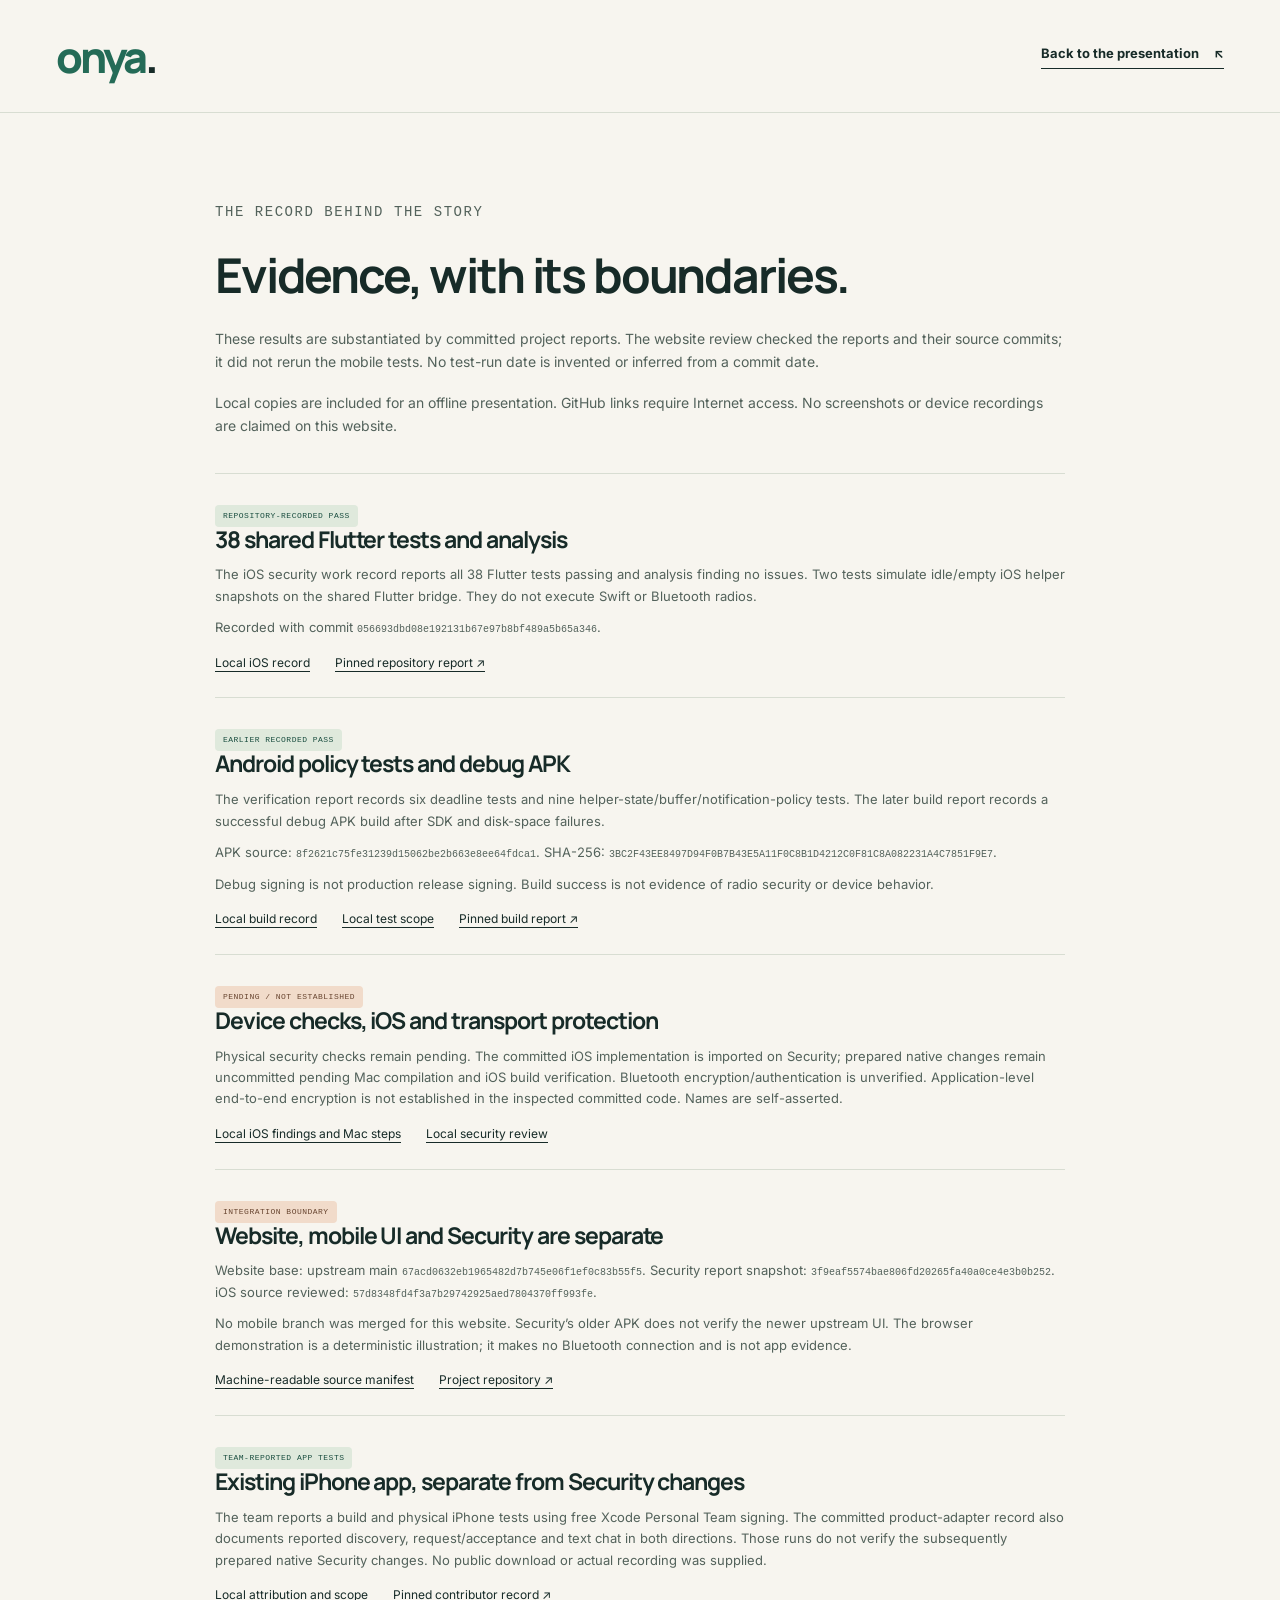
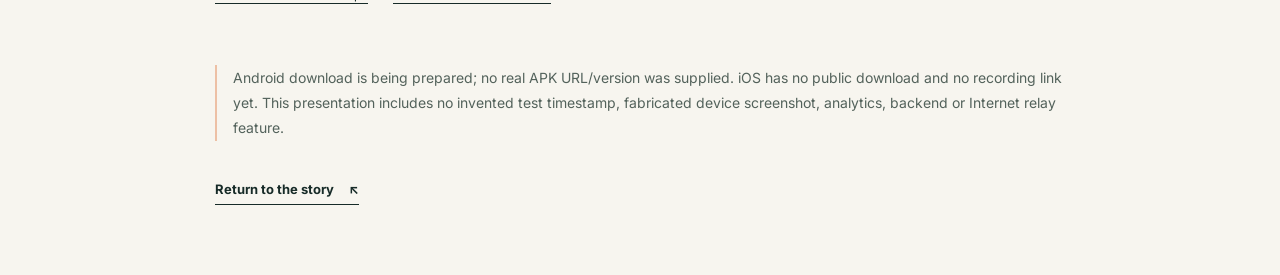
==== website/onya/evidence.html @ c2cab45c "feat(web): present Onya's voluntary BLE chat with honest evidence Build a local static story and con" ====
<!doctype html>
<html lang="en">
<head><meta charset="utf-8"><meta name="viewport" content="width=device-width,initial-scale=1"><meta name="theme-color" content="#F7F5EF"><meta http-equiv="Content-Security-Policy" content="default-src 'self'; script-src 'none'; style-src 'self'; img-src 'self'; font-src 'self'; connect-src 'none'; object-src 'none'; base-uri 'none'; form-action 'none'"><title>Onya — Evidence sources</title><link rel="stylesheet" href="styles.css"><link rel="icon" href="assets/favicon.svg" type="image/svg+xml"></head>
<body><a class="skip-link" href="#main">Skip to evidence</a><header class="site-header"><div class="container header-inner"><a class="wordmark" href="index.html" aria-label="Onya, return to presentation">onya<span>.</span></a><a class="text-link" href="index.html#evidence">Back to the presentation <span aria-hidden="true">↖</span></a></div></header>
<main id="main" class="container evidence-page"><p class="eyebrow">THE RECORD BEHIND THE STORY</p><h1>Evidence, with its boundaries.</h1><p>These results are substantiated by committed project reports. The website review checked the reports and their source commits; it did not rerun the mobile tests. No test-run date is invented or inferred from a commit date.</p><p>Local copies are included for an offline presentation. GitHub links require Internet access. No screenshots or device recordings are claimed on this website.</p>
<div class="source-list">
<article><span class="status-tag tag-verified">REPOSITORY-RECORDED PASS</span><h2>38 shared Flutter tests and analysis</h2><p>The iOS security work record reports all 38 Flutter tests passing and analysis finding no issues. Two tests simulate idle/empty iOS helper snapshots on the shared Flutter bridge. They do not execute Swift or Bluetooth radios.</p><p>Recorded with commit <code>056693dbd08e192131b67e97b8bf489a5b65a346</code>.</p><div class="source-links"><a href="evidence/ios-review.md">Local iOS record</a><a href="https://github.com/Laxmi-Srinivas/Offline-relay/blob/3f9eaf5574bae806fd20265fa40a0ce4e3b0b252/docs/security/IOS.md">Pinned repository report ↗</a></div></article>
<article><span class="status-tag tag-verified">EARLIER RECORDED PASS</span><h2>Android policy tests and debug APK</h2><p>The verification report records six deadline tests and nine helper-state/buffer/notification-policy tests. The later build report records a successful debug APK build after SDK and disk-space failures.</p><p>APK source: <code>8f2621c75fe31239d15062be2b663e8ee64fdca1</code>. SHA-256: <code>3BC2F43EE8497D94F0B7B43E5A11F0C8B1D4212C0F81C8A082231A4C7851F9E7</code>.</p><p>Debug signing is not production release signing. Build success is not evidence of radio security or device behavior.</p><div class="source-links"><a href="evidence/build-review.md">Local build record</a><a href="evidence/verification.md">Local test scope</a><a href="https://github.com/Laxmi-Srinivas/Offline-relay/blob/3f9eaf5574bae806fd20265fa40a0ce4e3b0b252/docs/security/LATEST_REVIEW.md">Pinned build report ↗</a></div></article>
<article><span class="status-tag tag-pending">PENDING / NOT ESTABLISHED</span><h2>Device checks, iOS and transport protection</h2><p>Physical security checks remain pending. The committed iOS implementation is imported on Security; prepared native changes remain uncommitted pending Mac compilation and iOS build verification. Bluetooth encryption/authentication is unverified. Application-level end-to-end encryption is not established in the inspected committed code. Names are self-asserted.</p><div class="source-links"><a href="evidence/ios-review.md">Local iOS findings and Mac steps</a><a href="evidence/security-review.md">Local security review</a></div></article>
<article><span class="status-tag tag-pending">INTEGRATION BOUNDARY</span><h2>Website, mobile UI and Security are separate</h2><p>Website base: upstream main <code>67acd0632eb1965482d7b745e06f1ef0c83b55f5</code>. Security report snapshot: <code>3f9eaf5574bae806fd20265fa40a0ce4e3b0b252</code>. iOS source reviewed: <code>57d8348fd4f3a7b29742925aed7804370ff993fe</code>.</p><p>No mobile branch was merged for this website. Security’s older APK does not verify the newer upstream UI. The browser demonstration is a deterministic illustration; it makes no Bluetooth connection and is not app evidence.</p><div class="source-links"><a href="evidence/sources.json">Machine-readable source manifest</a><a href="https://github.com/Laxmi-Srinivas/Offline-relay">Project repository ↗</a></div></article>
<article><span class="status-tag tag-verified">TEAM-REPORTED APP TESTS</span><h2>Existing iPhone app, separate from Security changes</h2><p>The team reports a build and physical iPhone tests using free Xcode Personal Team signing. The committed product-adapter record also documents reported discovery, request/acceptance and text chat in both directions. Those runs do not verify the subsequently prepared native Security changes. No public download or actual recording was supplied.</p><div class="source-links"><a href="evidence/iphone-device-report.md">Local attribution and scope</a><a href="https://github.com/Laxmi-Srinivas/Offline-relay/blob/57d8348fd4f3a7b29742925aed7804370ff993fe/docs/testing/ios-product-adapter.md">Pinned contributor record ↗</a></div></article>
</div><p class="scope-note">Android download is being prepared; no real APK URL/version was supplied. iOS has no public download and no recording link yet. This presentation includes no invented test timestamp, fabricated device screenshot, analytics, backend or Internet relay feature.</p><a class="text-link back-link" href="index.html#evidence">Return to the story <span aria-hidden="true">↖</span></a></main>
</body></html>
---- website/onya/styles.css ----
@font-face{font-family:Manrope;src:url('assets/Manrope-Variable.ttf') format('truetype');font-weight:200 800;font-display:swap}
@font-face{font-family:Inter;src:url('assets/Inter-Variable.ttf') format('truetype');font-weight:100 900;font-display:swap}
:root{--cream:#F7F5EF;--green:#246B57;--ink:#172B28;--sage:#A9C7B5;--peach:#EDC0A5;--muted:#53625B;--line:#D8DDD2;--paper:#FCFBF7;--dark-green:#194D3F;--mono:ui-monospace,SFMono-Regular,Consolas,monospace;--font:Manrope,system-ui,-apple-system,BlinkMacSystemFont,'Segoe UI',sans-serif}
*{box-sizing:border-box}html{scroll-behavior:smooth;scroll-padding-top:32px}body{margin:0;background:var(--cream);color:var(--ink);font-family:var(--font);font-size:16px;line-height:1.65;-webkit-font-smoothing:antialiased}a{color:inherit;text-decoration-thickness:1px;text-underline-offset:4px}button{font:inherit}button,a{-webkit-tap-highlight-color:transparent}button{cursor:pointer}button:disabled{cursor:default}a:focus-visible,button:focus-visible,summary:focus-visible,[tabindex]:focus-visible{outline:3px solid var(--green);outline-offset:5px}p,h1,h2,h3,figure,blockquote{margin:0}h1,h2,h3{line-height:1.12;font-weight:650;letter-spacing:-.045em}h3{letter-spacing:-.025em}img{max-width:100%;display:block}button[hidden],[hidden]{display:none!important}.container{width:min(1200px,calc(100% - 112px));margin-inline:auto}.skip-link{position:fixed;top:12px;left:12px;transform:translateY(-200%);z-index:20;background:var(--green);color:white;padding:12px 20px;border-radius:8px}.skip-link:focus{transform:none}.site-header{border-bottom:1px solid var(--line)}.header-inner{min-height:112px;display:flex;align-items:center;justify-content:space-between;gap:40px}.wordmark{font-size:43px;letter-spacing:-.075em;line-height:1;font-weight:800;color:var(--green);text-decoration:none}.wordmark span{color:var(--ink)}nav{display:flex;align-items:center;gap:30px}nav a{text-decoration:none;font-size:13px;font-weight:650}nav a:hover{color:var(--green)}.header-note{font-size:11px;font-weight:600;line-height:1.6;color:var(--muted);border-left:1px solid var(--line);padding-left:22px}.hero{display:grid;grid-template-columns:1.05fr 1fr;gap:40px;align-items:center;padding-block:82px 88px}.eyebrow,.small-label{font-family:var(--mono);font-size:11px;letter-spacing:.11em;line-height:1.6;font-weight:500}.eyebrow{margin-bottom:25px;color:var(--green)}.hero .eyebrow{display:flex;align-items:center;gap:10px}.signal-dot{display:inline-block;width:7px;height:7px;border-radius:50%;background:var(--green);flex-shrink:0}.hero h1{font-size:clamp(55px,6.45vw,86px);line-height:1.03;letter-spacing:-.065em}.soft-emphasis{color:var(--green)}.hero-description{font-size:16px;line-height:1.8;margin-top:28px;max-width:440px;color:var(--muted)}.hero-actions{display:flex;align-items:center;gap:24px;flex-wrap:wrap;margin-top:32px}.button{border:1px solid transparent;border-radius:8px;padding:14px 19px;text-decoration:none;font-size:13px;font-weight:650;display:inline-flex;align-items:center;justify-content:center;gap:20px;min-height:48px;transition:background .15s,color .15s}.button-primary{background:var(--green);color:#fff}.button-primary:hover{background:var(--dark-green)}.button-outline{background:transparent;border-color:var(--green);color:var(--green)}.button-outline:hover{background:#E4ECE4}.text-link{font-size:13px;font-weight:700;display:inline-flex;gap:15px;align-items:center;text-decoration:none;border-bottom:1px solid currentColor;padding-bottom:4px}.hero-footnote{font-size:11px;line-height:1.8;color:var(--muted);margin-top:28px}.hero-art{position:relative;min-width:0;background:#ECEFE4;border-radius:90px 90px 20px 20px;padding:30px 20px 20px;overflow:hidden}.art-heading{display:flex;justify-content:space-between;align-items:center;padding-inline:15px;gap:12px}.art-heading .small-label{font-size:9px;letter-spacing:.06em}.art-mark{font-size:35px;line-height:1;color:var(--green)}.hero-art img{width:100%;height:auto;margin-block:4px -28px}.art-message{position:relative;display:flex;align-items:center;gap:12px;padding:16px;background:var(--paper);border:1px solid #E1E4D9;border-radius:12px;margin:0 12px;box-shadow:0 5px 20px #172B2805}.tiny-avatar{width:36px;height:36px;border-radius:50%;background:var(--sage);display:grid;place-items:center;font-size:13px;font-weight:700;flex-shrink:0}.art-message strong{display:block;font-size:11px;letter-spacing:-.02em}.art-message div span{font-size:10px;color:var(--muted)}.art-message>span:last-child{margin-left:auto;font-size:21px}.hero-art figcaption{font-family:var(--mono);font-size:9px;text-align:center;color:var(--muted);margin-top:14px}.origin-strip{background:#EEEEE4;border-top:1px solid var(--line);border-bottom:1px solid var(--line)}.origin-inner{padding-block:32px;display:grid;grid-template-columns:170px 1fr 150px;gap:35px;align-items:center}.origin-inner .small-label{font-size:9px;max-width:100px;color:var(--green)}.origin-inner blockquote{font-size:16px;font-weight:500;line-height:1.65;letter-spacing:-.015em}.origin-signoff{font-size:11px;color:var(--muted);text-align:right}.section{padding-block:104px}.section-heading{display:flex;justify-content:space-between;align-items:flex-end;gap:60px;margin-bottom:48px}.section-heading h2{font-size:clamp(36px,4vw,53px);letter-spacing:-.055em}.section-heading>p,.section-heading>div:last-child:not(:first-child){max-width:390px;font-size:14px;color:var(--muted);line-height:1.8}.section-heading .eyebrow{font-size:10px;margin-bottom:20px}.journey-steps{margin:0;padding:0;list-style:none;display:grid;grid-template-columns:repeat(3,1fr);gap:38px}.journey-steps li{border-top:1px solid var(--line);padding-top:24px}.step-number{display:grid;place-items:center;border:1px solid #B8C6B9;border-radius:50%;height:38px;width:38px;font-family:var(--mono);font-size:11px;color:var(--green);margin-bottom:26px}.journey-steps h3{font-size:22px;margin-bottom:13px}.journey-steps p{font-size:13px;max-width:290px;color:var(--muted);line-height:1.8}.consent-note{border-top:1px solid var(--line);padding-top:22px;margin-top:35px;font-size:13px;color:var(--muted)}.consent-note span{color:var(--green);font-size:21px;margin-right:12px}.consent-note strong{color:var(--ink);font-weight:650}.simulation-section{background:#EBEFE6;padding-block:96px}.simulation-label{display:flex;gap:9px;align-items:flex-start;font-size:11px!important;color:var(--green);margin-top:18px;line-height:1.7;font-weight:600}.simulation{background:var(--cream);border:1px solid #D1D9CD;border-radius:18px;padding:28px 40px 24px}.sim-progress{display:flex;justify-content:space-between;gap:20px;align-items:center}.sim-progress ol{list-style:none;display:flex;gap:25px;margin:0;padding:0;flex-wrap:wrap;counter-reset:stage}.sim-progress li{counter-increment:stage;font-size:10px;color:var(--muted);position:relative;font-weight:600}.sim-progress li:before{content:'0' counter(stage);font-family:var(--mono);margin-right:6px;font-size:9px;opacity:.7}.sim-progress li.current{color:var(--green);font-weight:800}.sim-progress li.current:after{content:'';position:absolute;bottom:-6px;left:0;right:0;height:2px;background:var(--green)}.sim-progress li.complete{color:var(--green)}.reset-button{border:0;background:transparent;color:var(--muted);font-size:11px;padding:8px;white-space:nowrap}.reset-button:hover{color:var(--green)}.reset-button span{margin-left:6px}.phones{display:grid;grid-template-columns:280px 110px 280px;justify-content:center;align-items:center;gap:24px;padding-block:35px}.phone{border:6px solid var(--ink);border-radius:34px;background:var(--paper);box-shadow:5px 9px 0 #172B2810;overflow:hidden;min-width:0;height:412px;position:relative}.phone-top{display:flex;justify-content:space-between;align-items:center;position:relative;height:35px;padding-inline:18px;font-size:9px;font-weight:800}.phone-notch{position:absolute;width:65px;height:13px;top:0;left:50%;transform:translateX(-50%);border-radius:0 0 9px 9px;background:var(--ink)}.phone-symbol{font-size:15px}.phone-screen{padding:14px 16px 40px}.phone-role{font-family:var(--mono);font-size:8px;letter-spacing:.1em;color:var(--muted);margin-bottom:16px}.phone-title-row{display:flex;align-items:center;justify-content:space-between;gap:8px}.phone-title-row h3{font-size:20px;max-width:165px}.avatar{width:30px;height:30px;flex-shrink:0;border-radius:50%;display:grid;place-items:center;font-size:11px;font-weight:800}.avatar-peach{background:var(--peach)}.avatar-sage{background:var(--sage)}.phone-subtitle{font-size:10px;color:var(--muted);line-height:1.6;margin-top:9px;min-height:32px}.phone-panel{background:#F1F2E9;border:1px solid #E1E4D8;border-radius:12px;min-height:182px;margin-top:17px;padding:16px;text-align:center;display:flex;flex-direction:column;align-items:center;justify-content:center}.panel-heading{font-size:11px;font-weight:750;margin-top:12px}.panel-description{font-size:9px;color:var(--muted);line-height:1.65;margin-top:6px}.radar{width:72px;height:72px;position:relative;display:grid;place-items:center}.radar span{position:absolute;width:100%;height:100%;border-radius:50%;border:1px solid #B5C9B6}.radar span:nth-child(2){width:74%;height:74%}.radar span:nth-child(3){width:46%;height:46%}.radar b{font-size:23px;color:var(--green);z-index:1}.radar:after{content:'';position:absolute;top:12px;right:7px;width:9px;height:9px;border:3px solid #F1F2E9;background:var(--green);border-radius:50%}.availability-orbit{width:55px;height:55px;border:1px solid #BED0BD;border-radius:50%;display:grid;place-items:center}.availability-orbit span{width:33px;height:33px;border-radius:50%;background:var(--sage);display:grid;place-items:center;font-size:16px;color:var(--dark-green)}.availability-pill{display:flex;gap:6px;align-items:center;font-size:8px;font-weight:650;background:#DFE9DA;color:var(--dark-green);border-radius:20px;padding:4px 9px;margin-top:12px}.availability-pill .signal-dot{width:4px;height:4px}.phone-bottom{position:absolute;bottom:0;left:0;right:0;display:flex;justify-content:space-around;gap:12px;border-top:1px solid #E1E4D8;background:var(--paper);padding:13px;font-size:9px;color:var(--muted)}.phone-nav-active{color:var(--green);font-weight:750}.connection-space{display:flex;gap:5px;position:relative;align-items:center}.connection-line{height:1px;flex:1;border-top:1px dashed #9FB69E}.connection-icon{width:32px;height:32px;border-radius:50%;border:1px solid #B6C7B2;display:grid;place-items:center;color:var(--green);font-size:20px}.connection-caption{position:absolute;top:49px;left:0;right:0;text-align:center;font-family:var(--mono);font-size:8px;letter-spacing:.1em;color:var(--muted);line-height:1.7}.sim-controls{padding-top:24px;border-top:1px solid var(--line);display:flex;justify-content:space-between;align-items:center;gap:24px}.sim-narration{max-width:440px}.sim-narration .small-label{font-size:9px;color:var(--green)}.sim-narration p{font-size:13px;margin-top:8px;line-height:1.7}.sim-buttons{display:flex;gap:10px;flex-wrap:wrap;justify-content:flex-end}.sim-buttons .button{font-size:11px;padding:12px 16px;gap:10px}.example-note{font-size:10px;text-align:center;color:var(--muted);margin-top:20px}.chat-messages{margin-top:17px;display:flex;flex-direction:column;gap:9px}.chat-bubble{font-size:10px;line-height:1.55;max-width:92%;background:#E8ECDf;padding:10px 12px;border-radius:12px 12px 12px 3px;align-self:flex-start}.chat-bubble.mine{background:var(--green);color:white;border-radius:12px 12px 3px 12px;align-self:flex-end}.chat-caption{font-family:var(--mono);font-size:8px;color:var(--muted);text-align:center;margin-bottom:2px}.sim-person{width:40px;height:40px;display:grid;place-items:center;border-radius:50%;background:var(--sage);font-size:15px;font-weight:750}.sim-person.requester{background:var(--peach)}.connection-status{font-family:var(--mono);font-size:8px;color:var(--green);margin-top:12px}.noscript-note{background:var(--peach);border-radius:8px;padding:16px;margin-bottom:20px;font-size:13px}.transport-diagram{display:grid;grid-template-columns:1fr 1.5fr 1fr;align-items:center;padding:42px 60px;border-block:1px solid var(--line);gap:20px}.diagram-device{display:flex;flex-direction:column;align-items:center;gap:6px}.diagram-device>span{font-size:75px;line-height:1;color:var(--green);font-family:system-ui,sans-serif}.diagram-device strong{font-size:13px;font-weight:700}.diagram-device small{font-family:var(--mono);font-size:8px;color:var(--muted)}.diagram-path{text-align:center}.diagram-path .small-label{font-size:9px;color:var(--green);letter-spacing:.1em}.packet-path{height:32px;display:flex;align-items:center;justify-content:center;gap:6px;margin:10px 0}.packet-path span{flex:1;border-top:1px dashed #9FB39E}.packet-path i{display:block;height:9px;width:14px;background:var(--sage);border:1px solid var(--green);border-radius:2px}.diagram-path p{font-size:10px;color:var(--muted)}.engineering-notes{display:grid;grid-template-columns:1fr 1fr;gap:60px;margin-top:32px}.engineering-notes p{font-size:13px;line-height:1.85;color:var(--muted)}.engineering-notes strong{display:block;color:var(--ink);margin-bottom:5px}.scope-note{font-size:11px;color:var(--muted);border-left:2px solid var(--peach);padding-left:16px;margin-top:28px;line-height:1.8}.security-section{background:var(--dark-green);color:var(--cream);padding-block:95px}.security-section .eyebrow{color:var(--sage)}.security-section .section-heading>div:last-child{color:#D6E2D7}.security-context{display:inline-block;font-size:9px;font-family:var(--mono);margin-top:18px;border:1px solid #648476;padding:6px 9px;border-radius:4px;color:#D6E2D7}.security-columns{display:grid;grid-template-columns:repeat(3,1fr);gap:38px}.security-columns article{border-top:1px solid #648476;padding-top:24px}.security-number{font-family:var(--mono);font-size:9px;letter-spacing:.08em;color:var(--sage)}.security-columns h3{font-size:26px;line-height:1.3;margin-top:22px;letter-spacing:-.04em}.security-columns p{font-size:13px;color:#D6E2D7;margin-top:18px;line-height:1.9}.security-limit{border-top:1px solid #648476;margin-top:40px;padding-top:24px;display:flex;gap:16px}.security-limit>span{color:var(--sage);font-size:22px}.security-limit p{font-size:11px;line-height:1.9;color:#D6E2D7;max-width:850px}.security-limit strong{color:var(--cream)}.security-section a:focus-visible{outline-color:var(--cream)}.evidence-layout{display:grid;grid-template-columns:.85fr 1.4fr;gap:75px}.test-highlight{border:1px solid var(--line);border-radius:14px;background:#F0F1E8;padding:30px;display:flex;align-items:flex-start;flex-direction:column}.status-tag{font-family:var(--mono);font-size:8px;letter-spacing:.06em;padding:5px 8px;border-radius:4px;display:inline-block;line-height:1.5;font-weight:500}.tag-verified{background:#DFE9DC;color:#194D3F}.tag-pending{background:#F1DBCA;color:#684530}.test-number{font-size:112px;line-height:1.1;letter-spacing:-.09em;color:var(--green);font-weight:550;margin-block:12px 5px}.test-number span{font-size:34px;vertical-align:top;display:inline-block;margin:20px 0 0 17px;letter-spacing:0}.test-highlight h3{font-size:20px}.test-highlight p{font-size:12px;line-height:1.85;color:var(--muted);margin-top:14px}.test-highlight .text-link{font-size:11px;margin-top:24px;gap:12px}.evidence-metadata{font-family:var(--mono);font-size:9px;color:var(--muted);margin-top:18px}.evidence-row{border-top:1px solid var(--line);padding:23px 0;display:flex;gap:20px;align-items:center;justify-content:space-between}.evidence-row:last-child{border-bottom:1px solid var(--line)}.evidence-row h3{font-size:18px;margin-top:12px}.evidence-row p{font-size:12px;color:var(--muted);line-height:1.85;margin-top:10px;max-width:420px}.round-link{border:1px solid #AEBFB1;border-radius:50%;width:35px;height:35px;display:grid;place-items:center;text-decoration:none;flex-shrink:0;color:var(--green);font-size:18px}.round-link:hover{background:#E4ECE4}.evidence-caveat{border-top:1px solid var(--line);margin-top:30px;padding-top:22px;display:grid;grid-template-columns:1fr 1fr;gap:60px}.evidence-caveat p{font-size:11px;line-height:1.85;color:var(--muted)}.evidence-caveat strong{color:var(--ink)}.close-section{background:#EBEEE3;padding-block:95px;border-top:1px solid var(--line)}.close-layout{display:grid;grid-template-columns:1.4fr 1fr;gap:100px;align-items:center}.close-layout h2{font-size:clamp(36px,4vw,53px);letter-spacing:-.055em}.close-layout>div>p:not(.eyebrow){font-size:13px;color:var(--muted);max-width:400px;margin-top:26px;line-height:1.85}.close-layout .button{margin-top:28px}.current-status{background:var(--cream);border:1px solid #D1D9CD;border-radius:14px;padding:30px}.current-status>.small-label{font-size:9px;color:var(--muted)}.current-status h3{font-size:28px;line-height:1.2;margin-top:14px}.current-status dl{margin-top:25px}.current-status dl>div{border-top:1px solid var(--line);padding-block:16px}.current-status dt{font-size:11px;font-weight:750;display:flex;align-items:center;gap:8px}.current-status dd{font-size:11px;color:var(--muted);margin:7px 0 0 15px;line-height:1.8}.status-dot{width:7px;height:7px;border-radius:50%;display:inline-block}.built{background:var(--green)}.tested{background:#567352}.pending{background:#9D6042}.current-status .text-link{font-size:11px}.site-footer{border-top:1px solid var(--line)}.footer-inner{display:flex;align-items:center;gap:25px;padding-block:33px}.footer-inner .wordmark{font-size:32px}.footer-inner>p{font-size:11px;color:var(--muted)}.footer-inner>div{margin-left:auto;display:flex;gap:25px;font-size:11px}.footer-inner a:not(.wordmark){text-decoration:none}.footer-note{font-family:var(--mono);font-size:8px;color:var(--muted)}
.evidence-page{max-width:850px;padding-block:70px}.evidence-page h1{font-size:48px;margin:25px 0}.evidence-page>p{font-size:14px;color:var(--muted);margin-block:18px}.source-list{margin-block:35px}.source-list article{border-top:1px solid var(--line);padding-block:25px}.source-list h2{font-size:23px;margin-bottom:12px}.source-list p{font-size:13px;color:var(--muted);margin-top:10px}.source-list .source-links{display:flex;gap:25px;flex-wrap:wrap;margin-top:14px;font-size:12px}.source-list code{font-family:var(--mono);font-size:10px;overflow-wrap:anywhere}.evidence-page .scope-note{margin-top:35px}.evidence-page .back-link{display:inline-flex;margin-top:20px}
@media(min-width:1450px){.container{width:min(1240px,calc(100% - 150px))}.hero{gap:70px}.hero h1{font-size:91px}}
@media(max-width:1050px){.container{width:calc(100% - 72px)}.header-inner{gap:20px}.header-note{display:none}.hero{gap:28px;padding-block:60px}.hero h1{font-size:66px}.hero-description{font-size:14px}.art-message{margin-inline:0}.art-heading{padding-inline:0}.art-message strong{font-size:10px}.hero-art{padding-inline:16px}.section-heading{gap:40px}.phones{grid-template-columns:260px 65px 260px;gap:18px}.simulation{padding-inline:28px}.sim-progress ol{gap:18px}.evidence-layout{gap:40px}.close-layout{gap:55px}.footer-note{display:none}.origin-inner{grid-template-columns:120px 1fr;gap:25px}.origin-signoff{display:none}}
@media(max-width:760px){.container{width:calc(100% - 40px)}.header-inner{min-height:85px;gap:20px}.wordmark{font-size:36px}nav{gap:16px}nav a{font-size:11px}nav a:nth-child(3){display:none}.hero{grid-template-columns:1fr;padding-block:50px;gap:40px}.hero h1{font-size:clamp(58px,11vw,79px)}.hero-description{max-width:470px;font-size:15px}.hero-copy{max-width:550px}.hero-art{max-width:530px;width:100%;justify-self:center;border-radius:65px 65px 16px 16px;padding:24px 20px 18px}.art-message strong{font-size:12px}.art-message div span{font-size:11px}.art-heading .small-label{font-size:9px}.hero-art img{margin-top:-5px}.hero-footnote{font-size:10px}.origin-inner{display:block;padding-block:26px}.origin-inner .small-label{display:block;max-width:none;font-size:9px;margin-bottom:12px}.origin-inner blockquote{font-size:14px}.section{padding-block:65px}.section-heading{display:block;margin-bottom:32px}.section-heading h2{font-size:42px}.section-heading>p,.section-heading>div:last-child:not(:first-child){margin-top:22px;max-width:510px;font-size:13px}.section-heading .eyebrow{font-size:9px;margin-bottom:16px}.journey-steps{gap:20px}.journey-steps h3{font-size:19px}.journey-steps p{font-size:12px}.step-number{margin-bottom:20px}.consent-note{font-size:12px}.simulation-section{padding-block:65px}.simulation{padding:22px 20px}.sim-progress{align-items:flex-start}.sim-progress ol{gap:14px 16px;max-width:340px}.sim-progress li{font-size:9px}.sim-progress li:before{font-size:8px}.phones{grid-template-columns:1fr 1fr;gap:20px;padding-block:28px}.phone{width:100%;max-width:280px;justify-self:center;height:406px}.connection-space{display:none}.sim-controls{display:block}.sim-narration{max-width:none}.sim-buttons{justify-content:flex-start;margin-top:18px}.sim-buttons .button{font-size:12px}.example-note{text-align:left;font-size:9px;line-height:1.8}.transport-diagram{padding:30px 5px;grid-template-columns:1fr 1.2fr 1fr;gap:12px}.diagram-path .small-label{font-size:8px;letter-spacing:0}.diagram-device small{font-size:7px}.engineering-notes{gap:25px}.security-section{padding-block:65px}.security-columns{gap:20px}.security-columns h3{font-size:21px}.security-columns p{font-size:12px}.security-number{font-size:8px;letter-spacing:0}.security-limit p{font-size:11px}.evidence-layout{grid-template-columns:1fr;gap:30px}.test-highlight{max-width:100%;padding:25px}.test-number{font-size:100px}.test-highlight h3{font-size:22px}.evidence-row h3{font-size:18px}.evidence-caveat{grid-template-columns:1fr;gap:15px}.close-section{padding-block:65px}.close-layout{grid-template-columns:1fr;gap:35px}.close-layout h2{font-size:42px}.current-status{max-width:530px}.footer-inner{flex-wrap:wrap;gap:15px}.footer-inner>div{gap:18px}.evidence-page{padding-block:45px}.evidence-page h1{font-size:37px}}
@media(max-width:480px){.header-inner{min-height:78px}nav{gap:13px}nav a{font-size:10px}.hero{padding-top:40px}.hero h1{font-size:58px}.hero .eyebrow{font-size:9px}.hero-actions{gap:20px}.hero-actions .button{font-size:12px}.hero-actions .text-link{font-size:12px}.hero-description{font-size:14px}.hero-art{padding-inline:14px}.art-message{padding:13px;gap:10px}.art-message strong{font-size:10px}.art-message div span{font-size:9px}.tiny-avatar{width:30px;height:30px;font-size:11px}.journey-steps{grid-template-columns:1fr;gap:24px}.journey-steps li{position:relative;padding:23px 0 0 55px}.step-number{position:absolute;left:0;top:22px;width:33px;height:33px}.journey-steps p{max-width:none}.consent-note span{margin-right:5px}.section-heading h2{font-size:36px}.simulation{padding-inline:12px;border-radius:12px}.sim-progress{gap:8px;padding-inline:4px}.sim-progress ol{gap:12px;max-width:245px}.sim-progress li{font-size:8px}.reset-button{font-size:10px;padding:4px}.phones{gap:12px}.phone{border-width:4px;border-radius:23px;height:360px}.phone-top{padding-inline:12px;height:30px;font-size:8px}.phone-notch{width:45px;height:10px}.phone-screen{padding:9px 10px 35px}.phone-role{font-size:6px;margin-bottom:14px;letter-spacing:.04em}.phone-title-row{gap:4px;align-items:flex-start}.phone-title-row h3{font-size:15px}.avatar{height:22px;width:22px;font-size:9px}.phone-subtitle{font-size:8px;min-height:30px}.phone-panel{padding:12px 7px;min-height:167px;margin-top:12px}.panel-heading{font-size:9px}.panel-description{font-size:8px}.phone-bottom{font-size:7px;padding:11px 5px}.radar{height:60px;width:60px}.availability-orbit{height:49px;width:49px}.availability-pill{font-size:7px;padding:4px 6px}.sim-controls{padding-inline:4px}.sim-narration p{font-size:12px}.chat-messages{gap:7px;margin-top:12px}.chat-bubble{font-size:8px;padding:8px}.chat-caption{font-size:6px}.example-note{padding-inline:4px}.transport-diagram{gap:7px}.diagram-device>span{font-size:60px}.diagram-device strong{font-size:10px}.diagram-device small{font-size:6px;letter-spacing:-.01em}.diagram-path .small-label{font-size:6px}.diagram-path p{font-size:8px}.packet-path{gap:3px}.packet-path i{width:10px;height:7px}.engineering-notes{grid-template-columns:1fr;gap:20px}.security-columns{grid-template-columns:1fr;gap:30px}.security-columns h3{font-size:26px;margin-top:15px}.security-columns p{font-size:13px;margin-top:13px}.security-number{font-size:9px}.security-context{font-size:8px}.security-limit{gap:10px}.close-layout h2{font-size:36px}.current-status{padding:25px}.evidence-caveat p{font-size:11px}.footer-inner>div{width:100%;margin-left:0;margin-top:8px}.evidence-row{gap:12px}.evidence-row h3{font-size:17px}.evidence-row p{font-size:11px}.test-highlight .text-link{font-size:10px}}
@media(prefers-reduced-motion:reduce){html{scroll-behavior:auto}*,*:before,*:after{animation:none!important;transition:none!important}}
.distribution-status{display:grid;grid-template-columns:1fr 1fr;gap:60px;border-top:1px solid #CDD5C7;padding-top:32px;margin-top:45px}.distribution-status .small-label{font-size:9px;color:var(--green)}.distribution-status h3{font-size:20px;margin-top:12px;line-height:1.4}.distribution-status p{font-size:12px;color:var(--muted);margin-top:12px;line-height:1.8}.distribution-status .button{margin-top:18px;font-size:11px}.distribution-status .distribution-note{font-size:10px}.inline-attribution{font-size:10px}.distribution-status a:not(.button){text-underline-offset:3px}
@media(max-width:760px){.distribution-status{grid-template-columns:1fr;gap:30px}}
@media(max-width:480px){.phones{align-items:stretch}.phone{height:auto;min-height:360px}}
:root{--paper:#FFFFFF;--soft:#E7F0EA;--font:Inter,system-ui,-apple-system,BlinkMacSystemFont,'Segoe UI',sans-serif}
h1,h2,h3,.wordmark{font-family:Manrope,system-ui,sans-serif}h1,h2{font-weight:700}
.hero-art,.simulation-section{background:var(--soft)}.security-section{background:var(--green);color:#FFFFFF}
.security-section .eyebrow,.security-number{color:#FFFFFF}
#android-source{font-family:var(--mono);font-size:9px;overflow-wrap:anywhere}
@media print{.site-header,.sim-buttons,.reset-button,.hero-actions,.site-footer{display:none}.container{width:100%}.section,.simulation-section,.security-section,.close-section{padding-block:25px}.hero{padding-block:20px}.hero h1{font-size:50px}.security-section{background:white;color:var(--ink)}.security-section p,.security-section .eyebrow,.security-number,.security-section .section-heading>div:last-child{color:var(--ink)}.phones{padding-block:20px}.phone{height:390px}.section-heading h2,.close-layout h2{font-size:34px}a{overflow-wrap:anywhere}.hero,.evidence-layout,.close-layout{gap:25px}.section-heading,.journey-steps,.phones,.evidence-row{break-inside:avoid}.security-columns p,.security-limit p,.security-limit strong{color:var(--ink)}}
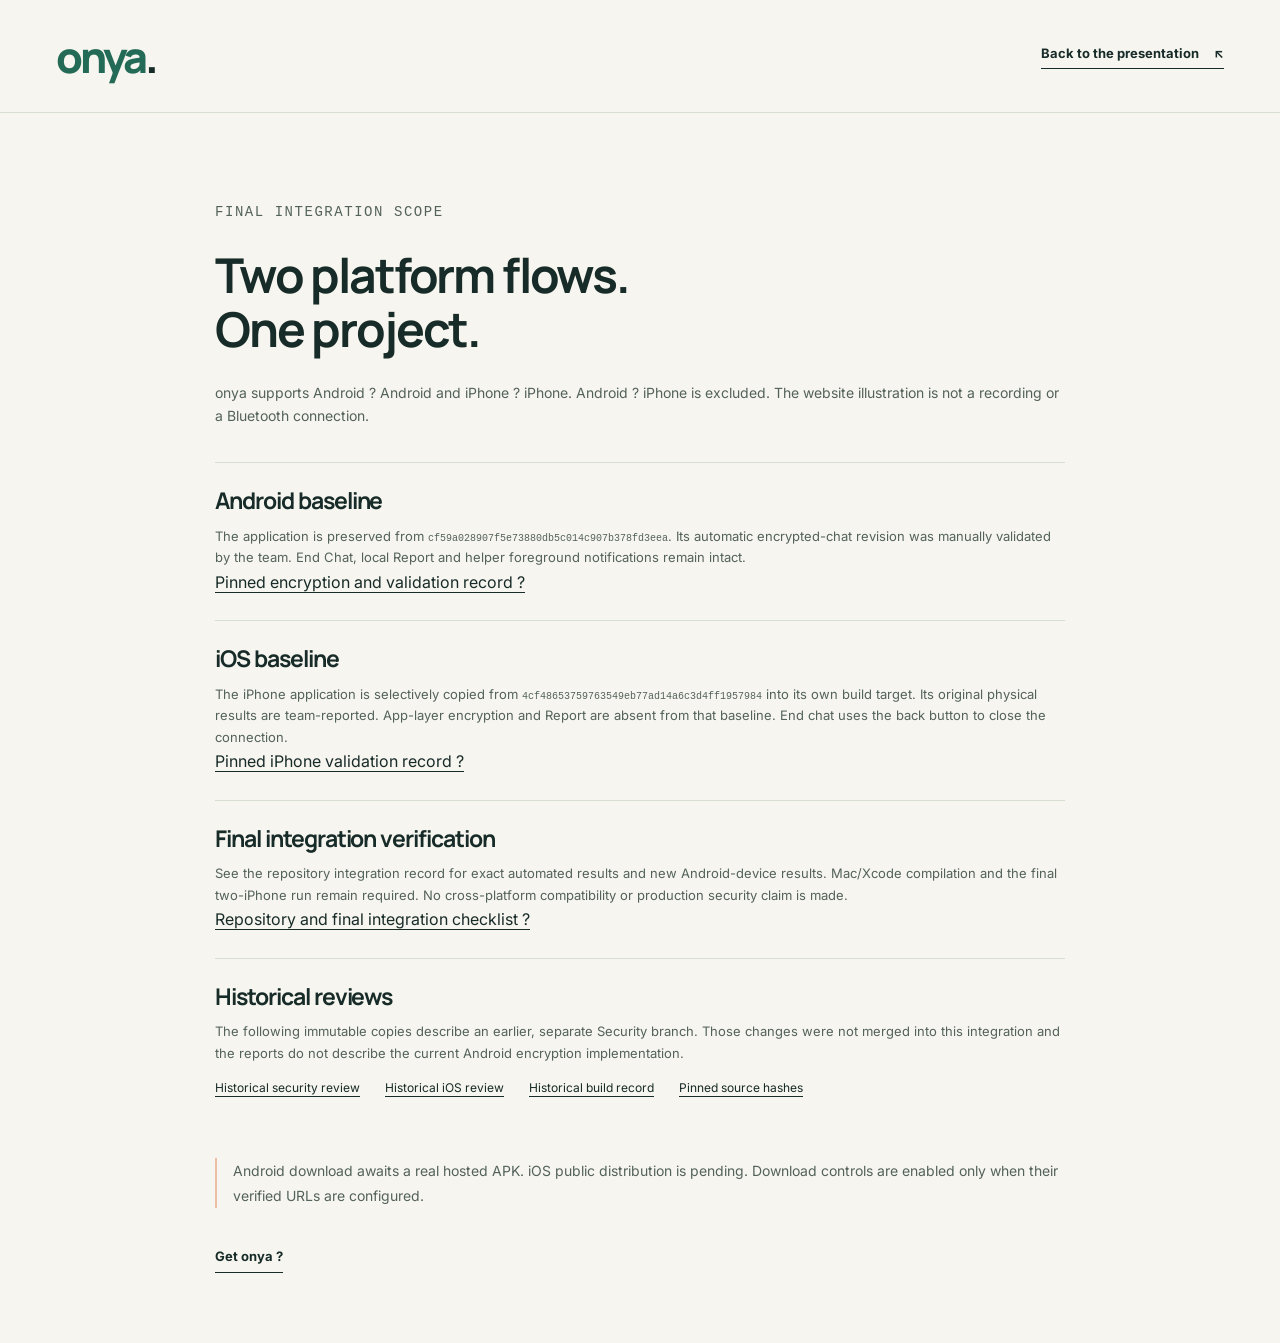
==== commit 6b0f865b: "checkpoint: preserve final hackathon integration work" ====
--- a/website/onya/evidence.html
+++ b/website/onya/evidence.html
@@ -1,13 +1,13 @@
 <!doctype html>
 <html lang="en">
-<head><meta charset="utf-8"><meta name="viewport" content="width=device-width,initial-scale=1"><meta name="theme-color" content="#F7F5EF"><meta http-equiv="Content-Security-Policy" content="default-src 'self'; script-src 'none'; style-src 'self'; img-src 'self'; font-src 'self'; connect-src 'none'; object-src 'none'; base-uri 'none'; form-action 'none'"><title>Onya — Evidence sources</title><link rel="stylesheet" href="styles.css"><link rel="icon" href="assets/favicon.svg" type="image/svg+xml"></head>
-<body><a class="skip-link" href="#main">Skip to evidence</a><header class="site-header"><div class="container header-inner"><a class="wordmark" href="index.html" aria-label="Onya, return to presentation">onya<span>.</span></a><a class="text-link" href="index.html#evidence">Back to the presentation <span aria-hidden="true">↖</span></a></div></header>
-<main id="main" class="container evidence-page"><p class="eyebrow">THE RECORD BEHIND THE STORY</p><h1>Evidence, with its boundaries.</h1><p>These results are substantiated by committed project reports. The website review checked the reports and their source commits; it did not rerun the mobile tests. No test-run date is invented or inferred from a commit date.</p><p>Local copies are included for an offline presentation. GitHub links require Internet access. No screenshots or device recordings are claimed on this website.</p>
+<head><meta charset="utf-8"><meta name="viewport" content="width=device-width,initial-scale=1"><meta name="theme-color" content="#F7F5EF"><meta http-equiv="Content-Security-Policy" content="default-src 'self'; script-src 'none'; style-src 'self'; img-src 'self'; font-src 'self'; connect-src 'none'; object-src 'none'; base-uri 'none'; form-action 'none'"><title>onya — Evidence sources</title><link rel="stylesheet" href="styles.css"><link rel="icon" href="assets/favicon.svg" type="image/svg+xml"></head>
+<body><a class="skip-link" href="#main">Skip to evidence</a><header class="site-header"><div class="container header-inner"><a class="wordmark" href="index.html" aria-label="onya, return to presentation">onya<span>.</span></a><a class="text-link" href="index.html#evidence">Back to the presentation <span aria-hidden="true">↖</span></a></div></header>
+<main id="main" class="container evidence-page"><p class="eyebrow">FINAL INTEGRATION SCOPE</p><h1>Two platform flows.<br>One project.</h1>
+<p>onya supports Android ? Android and iPhone ? iPhone. Android ? iPhone is excluded. The website illustration is not a recording or a Bluetooth connection.</p>
 <div class="source-list">
-<article><span class="status-tag tag-verified">REPOSITORY-RECORDED PASS</span><h2>38 shared Flutter tests and analysis</h2><p>The iOS security work record reports all 38 Flutter tests passing and analysis finding no issues. Two tests simulate idle/empty iOS helper snapshots on the shared Flutter bridge. They do not execute Swift or Bluetooth radios.</p><p>Recorded with commit <code>056693dbd08e192131b67e97b8bf489a5b65a346</code>.</p><div class="source-links"><a href="evidence/ios-review.md">Local iOS record</a><a href="https://github.com/Laxmi-Srinivas/Offline-relay/blob/3f9eaf5574bae806fd20265fa40a0ce4e3b0b252/docs/security/IOS.md">Pinned repository report ↗</a></div></article>
-<article><span class="status-tag tag-verified">EARLIER RECORDED PASS</span><h2>Android policy tests and debug APK</h2><p>The verification report records six deadline tests and nine helper-state/buffer/notification-policy tests. The later build report records a successful debug APK build after SDK and disk-space failures.</p><p>APK source: <code>8f2621c75fe31239d15062be2b663e8ee64fdca1</code>. SHA-256: <code>3BC2F43EE8497D94F0B7B43E5A11F0C8B1D4212C0F81C8A082231A4C7851F9E7</code>.</p><p>Debug signing is not production release signing. Build success is not evidence of radio security or device behavior.</p><div class="source-links"><a href="evidence/build-review.md">Local build record</a><a href="evidence/verification.md">Local test scope</a><a href="https://github.com/Laxmi-Srinivas/Offline-relay/blob/3f9eaf5574bae806fd20265fa40a0ce4e3b0b252/docs/security/LATEST_REVIEW.md">Pinned build report ↗</a></div></article>
-<article><span class="status-tag tag-pending">PENDING / NOT ESTABLISHED</span><h2>Device checks, iOS and transport protection</h2><p>Physical security checks remain pending. The committed iOS implementation is imported on Security; prepared native changes remain uncommitted pending Mac compilation and iOS build verification. Bluetooth encryption/authentication is unverified. Application-level end-to-end encryption is not established in the inspected committed code. Names are self-asserted.</p><div class="source-links"><a href="evidence/ios-review.md">Local iOS findings and Mac steps</a><a href="evidence/security-review.md">Local security review</a></div></article>
-<article><span class="status-tag tag-pending">INTEGRATION BOUNDARY</span><h2>Website, mobile UI and Security are separate</h2><p>Website base: upstream main <code>67acd0632eb1965482d7b745e06f1ef0c83b55f5</code>. Security report snapshot: <code>3f9eaf5574bae806fd20265fa40a0ce4e3b0b252</code>. iOS source reviewed: <code>57d8348fd4f3a7b29742925aed7804370ff993fe</code>.</p><p>No mobile branch was merged for this website. Security’s older APK does not verify the newer upstream UI. The browser demonstration is a deterministic illustration; it makes no Bluetooth connection and is not app evidence.</p><div class="source-links"><a href="evidence/sources.json">Machine-readable source manifest</a><a href="https://github.com/Laxmi-Srinivas/Offline-relay">Project repository ↗</a></div></article>
-<article><span class="status-tag tag-verified">TEAM-REPORTED APP TESTS</span><h2>Existing iPhone app, separate from Security changes</h2><p>The team reports a build and physical iPhone tests using free Xcode Personal Team signing. The committed product-adapter record also documents reported discovery, request/acceptance and text chat in both directions. Those runs do not verify the subsequently prepared native Security changes. No public download or actual recording was supplied.</p><div class="source-links"><a href="evidence/iphone-device-report.md">Local attribution and scope</a><a href="https://github.com/Laxmi-Srinivas/Offline-relay/blob/57d8348fd4f3a7b29742925aed7804370ff993fe/docs/testing/ios-product-adapter.md">Pinned contributor record ↗</a></div></article>
-</div><p class="scope-note">Android download is being prepared; no real APK URL/version was supplied. iOS has no public download and no recording link yet. This presentation includes no invented test timestamp, fabricated device screenshot, analytics, backend or Internet relay feature.</p><a class="text-link back-link" href="index.html#evidence">Return to the story <span aria-hidden="true">↖</span></a></main>
+<article><h2>Android baseline</h2><p>The application is preserved from <code>cf59a028907f5e73880db5c014c907b378fd3eea</code>. Its automatic encrypted-chat revision was manually validated by the team. End Chat, local Report and helper foreground notifications remain intact.</p><a href="https://github.com/Laxmi-Srinivas/Offline-relay/blob/cf59a028907f5e73880db5c014c907b378fd3eea/docs/security/e2e-chat.md">Pinned encryption and validation record ?</a></article>
+<article><h2>iOS baseline</h2><p>The iPhone application is selectively copied from <code>4cf48653759763549eb77ad14a6c3d4ff1957984</code> into its own build target. Its original physical results are team-reported. App-layer encryption and Report are absent from that baseline. End chat uses the back button to close the connection.</p><a href="https://github.com/Laxmi-Srinivas/Offline-relay/blob/4cf48653759763549eb77ad14a6c3d4ff1957984/docs/testing/ios-phase-one-ui.md">Pinned iPhone validation record ?</a></article>
+<article><h2>Final integration verification</h2><p>See the repository integration record for exact automated results and new Android-device results. Mac/Xcode compilation and the final two-iPhone run remain required. No cross-platform compatibility or production security claim is made.</p><a href="https://github.com/Laxmi-Srinivas/Offline-relay">Repository and final integration checklist ?</a></article>
+<article><h2>Historical reviews</h2><p>The following immutable copies describe an earlier, separate Security branch. Those changes were not merged into this integration and the reports do not describe the current Android encryption implementation.</p><div class="source-links"><a href="evidence/security-review.md">Historical security review</a><a href="evidence/ios-review.md">Historical iOS review</a><a href="evidence/build-review.md">Historical build record</a><a href="evidence/sources.json">Pinned source hashes</a></div></article>
+</div><p class="scope-note">Android download awaits a real hosted APK. iOS public distribution is pending. Download controls are enabled only when their verified URLs are configured.</p><a class="text-link back-link" href="index.html#downloads">Get onya ?</a></main>
 </body></html>
--- a/website/onya/styles.css
+++ b/website/onya/styles.css
@@ -16,4 +16,6 @@
 .hero-art,.simulation-section{background:var(--soft)}.security-section{background:var(--green);color:#FFFFFF}
 .security-section .eyebrow,.security-number{color:#FFFFFF}
 #android-source{font-family:var(--mono);font-size:9px;overflow-wrap:anywhere}
+.platform-picker{grid-column:1/-1;display:flex;align-items:center;justify-content:space-between;gap:24px}.platform-picker h3{font-size:28px}.platform-options{display:flex;gap:10px;flex-wrap:wrap}.platform-options .button{margin-top:0;min-width:120px}.distribution-status:has(.platform-picker:not([hidden])){grid-template-columns:1fr;gap:24px}.distribution-status:has(.platform-picker:not([hidden]))>article{max-width:700px}.platform-options .button[aria-pressed="true"]:after{content:'✓';font-size:14px}
+@media(max-width:480px){.platform-picker{align-items:flex-start;flex-direction:column;gap:18px}.platform-options{width:100%}.platform-options .button{flex:1;min-width:0}}
 @media print{.site-header,.sim-buttons,.reset-button,.hero-actions,.site-footer{display:none}.container{width:100%}.section,.simulation-section,.security-section,.close-section{padding-block:25px}.hero{padding-block:20px}.hero h1{font-size:50px}.security-section{background:white;color:var(--ink)}.security-section p,.security-section .eyebrow,.security-number,.security-section .section-heading>div:last-child{color:var(--ink)}.phones{padding-block:20px}.phone{height:390px}.section-heading h2,.close-layout h2{font-size:34px}a{overflow-wrap:anywhere}.hero,.evidence-layout,.close-layout{gap:25px}.section-heading,.journey-steps,.phones,.evidence-row{break-inside:avoid}.security-columns p,.security-limit p,.security-limit strong{color:var(--ink)}}
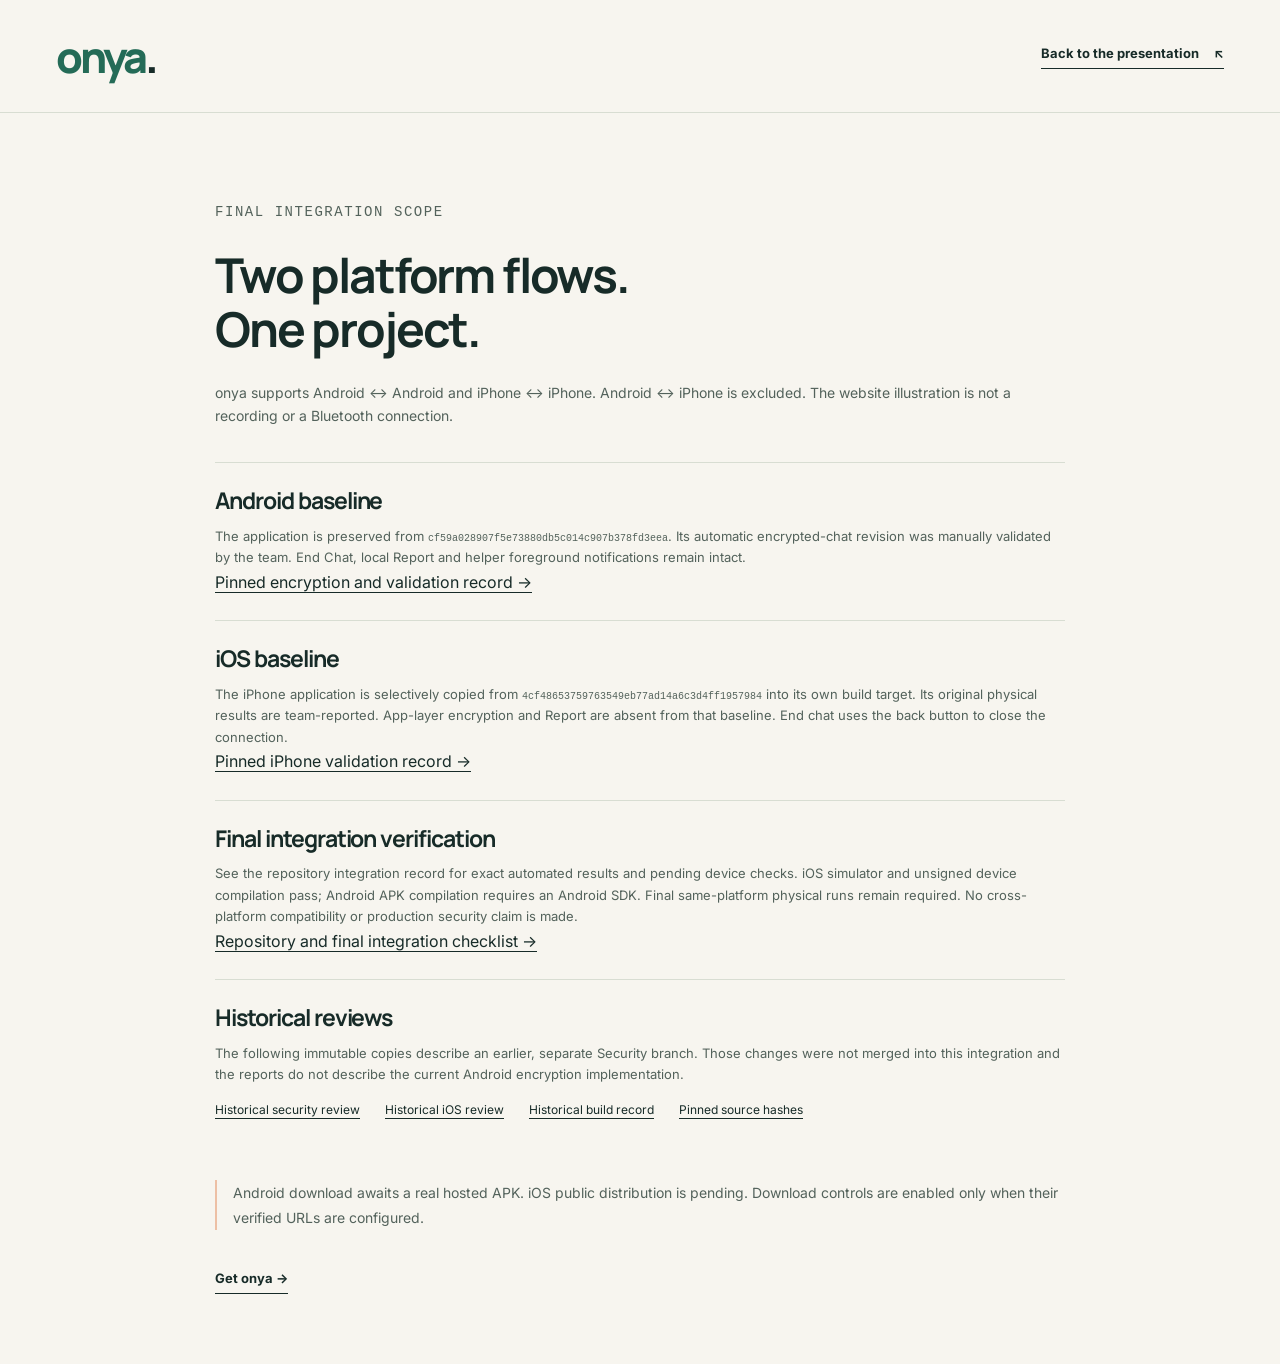
==== commit 9c511c55: "fix: finalize hackathon verification and deployment" ====
--- a/website/onya/evidence.html
+++ b/website/onya/evidence.html
@@ -3,11 +3,11 @@
 <head><meta charset="utf-8"><meta name="viewport" content="width=device-width,initial-scale=1"><meta name="theme-color" content="#F7F5EF"><meta http-equiv="Content-Security-Policy" content="default-src 'self'; script-src 'none'; style-src 'self'; img-src 'self'; font-src 'self'; connect-src 'none'; object-src 'none'; base-uri 'none'; form-action 'none'"><title>onya — Evidence sources</title><link rel="stylesheet" href="styles.css"><link rel="icon" href="assets/favicon.svg" type="image/svg+xml"></head>
 <body><a class="skip-link" href="#main">Skip to evidence</a><header class="site-header"><div class="container header-inner"><a class="wordmark" href="index.html" aria-label="onya, return to presentation">onya<span>.</span></a><a class="text-link" href="index.html#evidence">Back to the presentation <span aria-hidden="true">↖</span></a></div></header>
 <main id="main" class="container evidence-page"><p class="eyebrow">FINAL INTEGRATION SCOPE</p><h1>Two platform flows.<br>One project.</h1>
-<p>onya supports Android ? Android and iPhone ? iPhone. Android ? iPhone is excluded. The website illustration is not a recording or a Bluetooth connection.</p>
+<p>onya supports Android ↔ Android and iPhone ↔ iPhone. Android ↔ iPhone is excluded. The website illustration is not a recording or a Bluetooth connection.</p>
 <div class="source-list">
-<article><h2>Android baseline</h2><p>The application is preserved from <code>cf59a028907f5e73880db5c014c907b378fd3eea</code>. Its automatic encrypted-chat revision was manually validated by the team. End Chat, local Report and helper foreground notifications remain intact.</p><a href="https://github.com/Laxmi-Srinivas/Offline-relay/blob/cf59a028907f5e73880db5c014c907b378fd3eea/docs/security/e2e-chat.md">Pinned encryption and validation record ?</a></article>
-<article><h2>iOS baseline</h2><p>The iPhone application is selectively copied from <code>4cf48653759763549eb77ad14a6c3d4ff1957984</code> into its own build target. Its original physical results are team-reported. App-layer encryption and Report are absent from that baseline. End chat uses the back button to close the connection.</p><a href="https://github.com/Laxmi-Srinivas/Offline-relay/blob/4cf48653759763549eb77ad14a6c3d4ff1957984/docs/testing/ios-phase-one-ui.md">Pinned iPhone validation record ?</a></article>
-<article><h2>Final integration verification</h2><p>See the repository integration record for exact automated results and new Android-device results. Mac/Xcode compilation and the final two-iPhone run remain required. No cross-platform compatibility or production security claim is made.</p><a href="https://github.com/Laxmi-Srinivas/Offline-relay">Repository and final integration checklist ?</a></article>
+<article><h2>Android baseline</h2><p>The application is preserved from <code>cf59a028907f5e73880db5c014c907b378fd3eea</code>. Its automatic encrypted-chat revision was manually validated by the team. End Chat, local Report and helper foreground notifications remain intact.</p><a href="https://github.com/Laxmi-Srinivas/Offline-relay/blob/cf59a028907f5e73880db5c014c907b378fd3eea/docs/security/e2e-chat.md">Pinned encryption and validation record →</a></article>
+<article><h2>iOS baseline</h2><p>The iPhone application is selectively copied from <code>4cf48653759763549eb77ad14a6c3d4ff1957984</code> into its own build target. Its original physical results are team-reported. App-layer encryption and Report are absent from that baseline. End chat uses the back button to close the connection.</p><a href="https://github.com/Laxmi-Srinivas/Offline-relay/blob/4cf48653759763549eb77ad14a6c3d4ff1957984/docs/testing/ios-phase-one-ui.md">Pinned iPhone validation record →</a></article>
+<article><h2>Final integration verification</h2><p>See the repository integration record for exact automated results and pending device checks. iOS simulator and unsigned device compilation pass; Android APK compilation requires an Android SDK. Final same-platform physical runs remain required. No cross-platform compatibility or production security claim is made.</p><a href="https://github.com/Laxmi-Srinivas/Offline-relay">Repository and final integration checklist →</a></article>
 <article><h2>Historical reviews</h2><p>The following immutable copies describe an earlier, separate Security branch. Those changes were not merged into this integration and the reports do not describe the current Android encryption implementation.</p><div class="source-links"><a href="evidence/security-review.md">Historical security review</a><a href="evidence/ios-review.md">Historical iOS review</a><a href="evidence/build-review.md">Historical build record</a><a href="evidence/sources.json">Pinned source hashes</a></div></article>
-</div><p class="scope-note">Android download awaits a real hosted APK. iOS public distribution is pending. Download controls are enabled only when their verified URLs are configured.</p><a class="text-link back-link" href="index.html#downloads">Get onya ?</a></main>
+</div><p class="scope-note">Android download awaits a real hosted APK. iOS public distribution is pending. Download controls are enabled only when their verified URLs are configured.</p><a class="text-link back-link" href="index.html#downloads">Get onya →</a></main>
 </body></html>
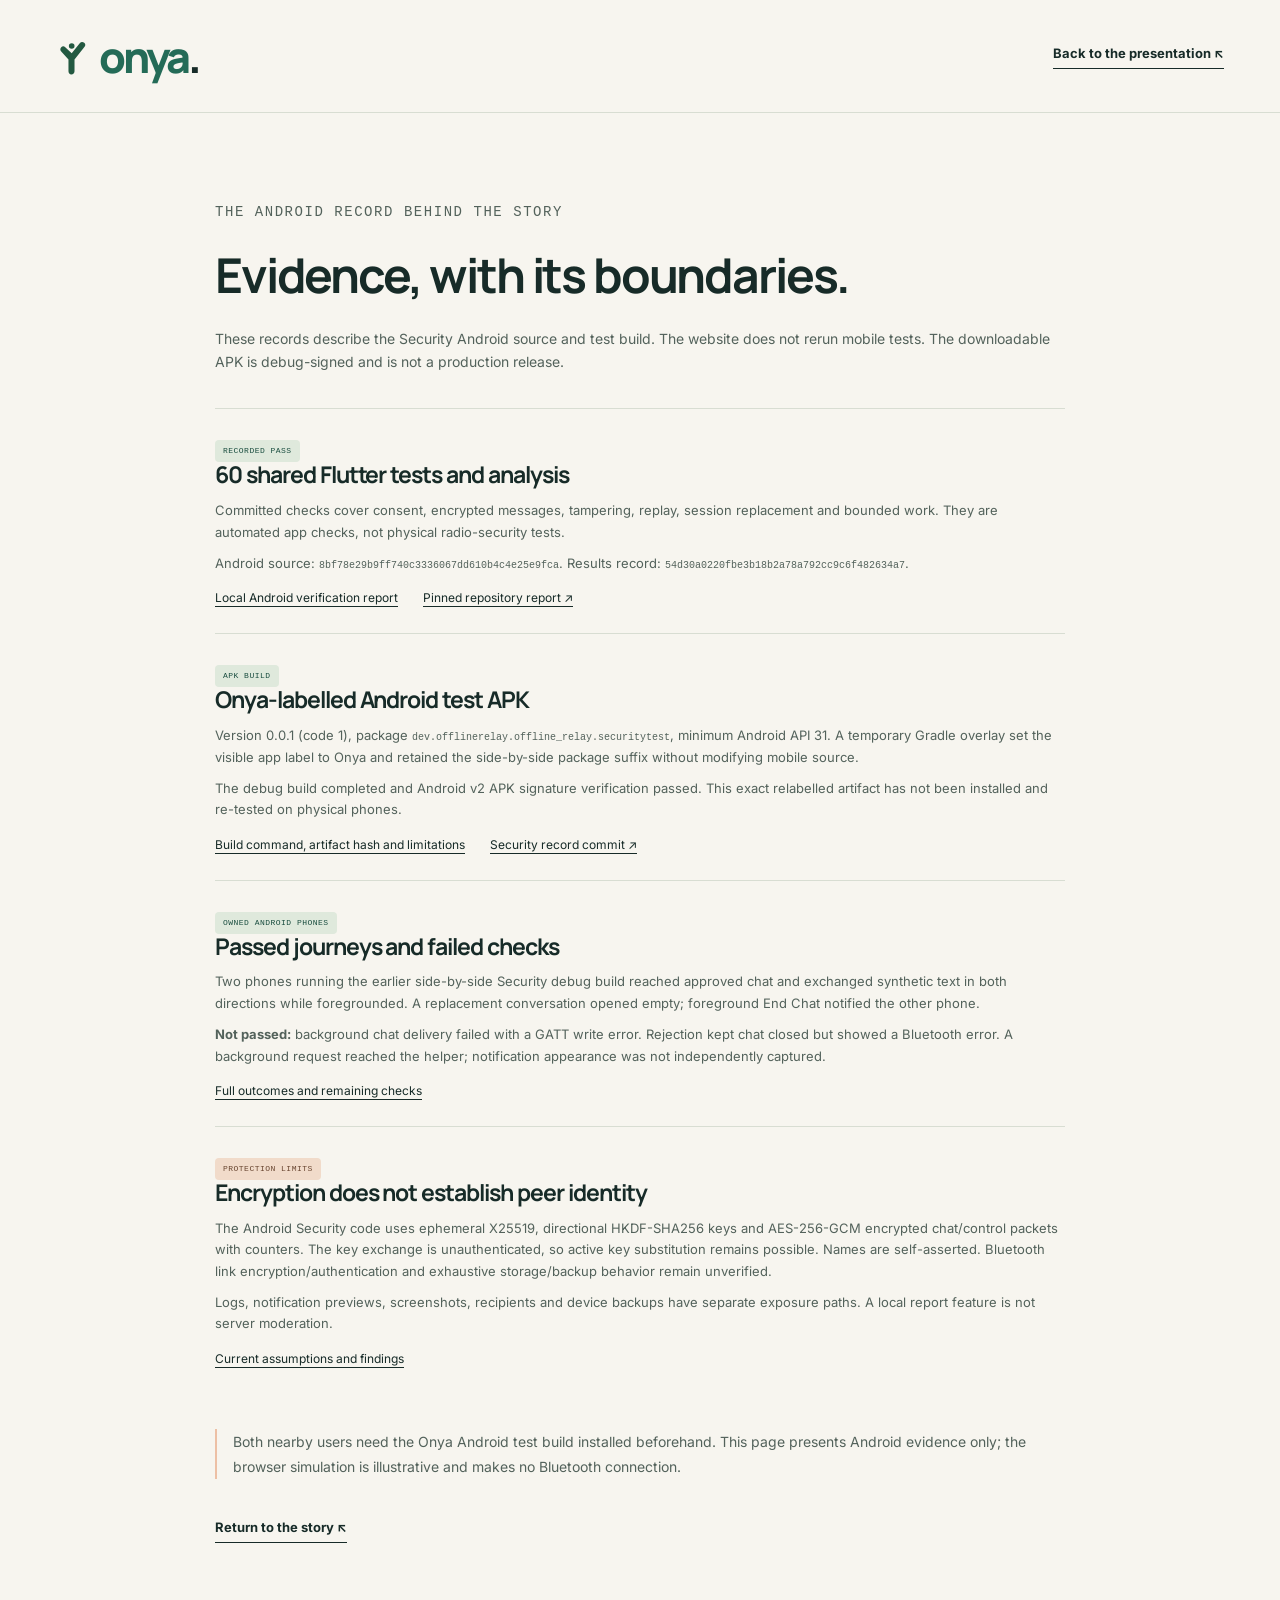
==== commit 5fb19f2f: "feat(web): add Onya Android security test download" ====
--- a/website/onya/evidence.html
+++ b/website/onya/evidence.html
@@ -1,13 +1,10 @@
 <!doctype html>
-<html lang="en">
-<head><meta charset="utf-8"><meta name="viewport" content="width=device-width,initial-scale=1"><meta name="theme-color" content="#F7F5EF"><meta http-equiv="Content-Security-Policy" content="default-src 'self'; script-src 'none'; style-src 'self'; img-src 'self'; font-src 'self'; connect-src 'none'; object-src 'none'; base-uri 'none'; form-action 'none'"><title>onya — Evidence sources</title><link rel="stylesheet" href="styles.css"><link rel="icon" href="assets/favicon.svg" type="image/svg+xml"></head>
-<body><a class="skip-link" href="#main">Skip to evidence</a><header class="site-header"><div class="container header-inner"><a class="wordmark" href="index.html" aria-label="onya, return to presentation">onya<span>.</span></a><a class="text-link" href="index.html#evidence">Back to the presentation <span aria-hidden="true">↖</span></a></div></header>
-<main id="main" class="container evidence-page"><p class="eyebrow">FINAL INTEGRATION SCOPE</p><h1>Two platform flows.<br>One project.</h1>
-<p>onya supports Android ↔ Android and iPhone ↔ iPhone. Android ↔ iPhone is excluded. The website illustration is not a recording or a Bluetooth connection.</p>
+<html lang="en"><head><meta charset="utf-8"><meta name="viewport" content="width=device-width,initial-scale=1"><meta name="theme-color" content="#F7F5EF"><meta http-equiv="Content-Security-Policy" content="default-src 'self'; script-src 'none'; style-src 'self'; img-src 'self'; font-src 'self'; connect-src 'none'; object-src 'none'; base-uri 'none'; form-action 'none'"><title>Onya — Android evidence</title><link rel="stylesheet" href="styles.css"><link rel="icon" href="assets/onya-symbol.svg" type="image/svg+xml"></head>
+<body><a class="skip-link" href="#main">Skip to evidence</a><header class="site-header"><div class="container header-inner"><a class="wordmark" href="index.html" aria-label="Onya, return to presentation"><img class="brand-symbol" src="assets/onya-symbol.svg" width="33" height="40" alt=""><span class="brand-name">onya<span>.</span></span></a><a class="text-link" href="index.html#evidence">Back to the presentation ↖</a></div></header>
+<main id="main" class="container evidence-page"><p class="eyebrow">THE ANDROID RECORD BEHIND THE STORY</p><h1>Evidence, with its boundaries.</h1><p>These records describe the Security Android source and test build. The website does not rerun mobile tests. The downloadable APK is debug-signed and is not a production release.</p>
 <div class="source-list">
-<article><h2>Android baseline</h2><p>The application is preserved from <code>cf59a028907f5e73880db5c014c907b378fd3eea</code>. Its automatic encrypted-chat revision was manually validated by the team. End Chat, local Report and helper foreground notifications remain intact.</p><a href="https://github.com/Laxmi-Srinivas/Offline-relay/blob/cf59a028907f5e73880db5c014c907b378fd3eea/docs/security/e2e-chat.md">Pinned encryption and validation record →</a></article>
-<article><h2>iOS baseline</h2><p>The iPhone application is selectively copied from <code>4cf48653759763549eb77ad14a6c3d4ff1957984</code> into its own build target. Its original physical results are team-reported. App-layer encryption and Report are absent from that baseline. End chat uses the back button to close the connection.</p><a href="https://github.com/Laxmi-Srinivas/Offline-relay/blob/4cf48653759763549eb77ad14a6c3d4ff1957984/docs/testing/ios-phase-one-ui.md">Pinned iPhone validation record →</a></article>
-<article><h2>Final integration verification</h2><p>See the repository integration record for exact automated results and pending device checks. iOS simulator and unsigned device compilation pass; Android APK compilation requires an Android SDK. Final same-platform physical runs remain required. No cross-platform compatibility or production security claim is made.</p><a href="https://github.com/Laxmi-Srinivas/Offline-relay">Repository and final integration checklist →</a></article>
-<article><h2>Historical reviews</h2><p>The following immutable copies describe an earlier, separate Security branch. Those changes were not merged into this integration and the reports do not describe the current Android encryption implementation.</p><div class="source-links"><a href="evidence/security-review.md">Historical security review</a><a href="evidence/ios-review.md">Historical iOS review</a><a href="evidence/build-review.md">Historical build record</a><a href="evidence/sources.json">Pinned source hashes</a></div></article>
-</div><p class="scope-note">Android download awaits a real hosted APK. iOS public distribution is pending. Download controls are enabled only when their verified URLs are configured.</p><a class="text-link back-link" href="index.html#downloads">Get onya →</a></main>
-</body></html>
+<article><span class="status-tag tag-verified">RECORDED PASS</span><h2>60 shared Flutter tests and analysis</h2><p>Committed checks cover consent, encrypted messages, tampering, replay, session replacement and bounded work. They are automated app checks, not physical radio-security tests.</p><p>Android source: <code>8bf78e29b9ff740c3336067dd610b4c4e25e9fca</code>. Results record: <code>54d30a0220fbe3b18b2a78a792cc9c6f482634a7</code>.</p><div class="source-links"><a href="evidence/android-current.md">Local Android verification report</a><a href="https://github.com/Laxmi-Srinivas/Offline-relay/blob/54d30a0220fbe3b18b2a78a792cc9c6f482634a7/docs/security/ANDROID_CURRENT.md">Pinned repository report ↗</a></div></article>
+<article><span class="status-tag tag-verified">APK BUILD</span><h2>Onya-labelled Android test APK</h2><p>Version 0.0.1 (code 1), package <code>dev.offlinerelay.offline_relay.securitytest</code>, minimum Android API 31. A temporary Gradle overlay set the visible app label to Onya and retained the side-by-side package suffix without modifying mobile source.</p><p>The debug build completed and Android v2 APK signature verification passed. This exact relabelled artifact has not been installed and re-tested on physical phones.</p><div class="source-links"><a href="evidence/android-download.md">Build command, artifact hash and limitations</a><a href="https://github.com/Laxmi-Srinivas/Offline-relay/commit/54d30a0220fbe3b18b2a78a792cc9c6f482634a7">Security record commit ↗</a></div></article>
+<article><span class="status-tag tag-verified">OWNED ANDROID PHONES</span><h2>Passed journeys and failed checks</h2><p>Two phones running the earlier side-by-side Security debug build reached approved chat and exchanged synthetic text in both directions while foregrounded. A replacement conversation opened empty; foreground End Chat notified the other phone.</p><p><strong>Not passed:</strong> background chat delivery failed with a GATT write error. Rejection kept chat closed but showed a Bluetooth error. A background request reached the helper; notification appearance was not independently captured.</p><div class="source-links"><a href="evidence/android-current.md">Full outcomes and remaining checks</a></div></article>
+<article><span class="status-tag tag-pending">PROTECTION LIMITS</span><h2>Encryption does not establish peer identity</h2><p>The Android Security code uses ephemeral X25519, directional HKDF-SHA256 keys and AES-256-GCM encrypted chat/control packets with counters. The key exchange is unauthenticated, so active key substitution remains possible. Names are self-asserted. Bluetooth link encryption/authentication and exhaustive storage/backup behavior remain unverified.</p><p>Logs, notification previews, screenshots, recipients and device backups have separate exposure paths. A local report feature is not server moderation.</p><div class="source-links"><a href="evidence/android-current.md">Current assumptions and findings</a></div></article>
+</div><p class="scope-note">Both nearby users need the Onya Android test build installed beforehand. This page presents Android evidence only; the browser simulation is illustrative and makes no Bluetooth connection.</p><a class="text-link back-link" href="index.html#evidence">Return to the story ↖</a></main></body></html>
--- a/website/onya/styles.css
+++ b/website/onya/styles.css
@@ -19,3 +19,5 @@
 .platform-picker{grid-column:1/-1;display:flex;align-items:center;justify-content:space-between;gap:24px}.platform-picker h3{font-size:28px}.platform-options{display:flex;gap:10px;flex-wrap:wrap}.platform-options .button{margin-top:0;min-width:120px}.distribution-status:has(.platform-picker:not([hidden])){grid-template-columns:1fr;gap:24px}.distribution-status:has(.platform-picker:not([hidden]))>article{max-width:700px}.platform-options .button[aria-pressed="true"]:after{content:'✓';font-size:14px}
 @media(max-width:480px){.platform-picker{align-items:flex-start;flex-direction:column;gap:18px}.platform-options{width:100%}.platform-options .button{flex:1;min-width:0}}
 @media print{.site-header,.sim-buttons,.reset-button,.hero-actions,.site-footer{display:none}.container{width:100%}.section,.simulation-section,.security-section,.close-section{padding-block:25px}.hero{padding-block:20px}.hero h1{font-size:50px}.security-section{background:white;color:var(--ink)}.security-section p,.security-section .eyebrow,.security-number,.security-section .section-heading>div:last-child{color:var(--ink)}.phones{padding-block:20px}.phone{height:390px}.section-heading h2,.close-layout h2{font-size:34px}a{overflow-wrap:anywhere}.hero,.evidence-layout,.close-layout{gap:25px}.section-heading,.journey-steps,.phones,.evidence-row{break-inside:avoid}.security-columns p,.security-limit p,.security-limit strong{color:var(--ink)}}
+
+.wordmark{display:inline-flex;align-items:center;gap:10px}.brand-symbol{width:33px;height:40px;object-fit:contain;flex-shrink:0}.wordmark .brand-name{color:var(--green)}
